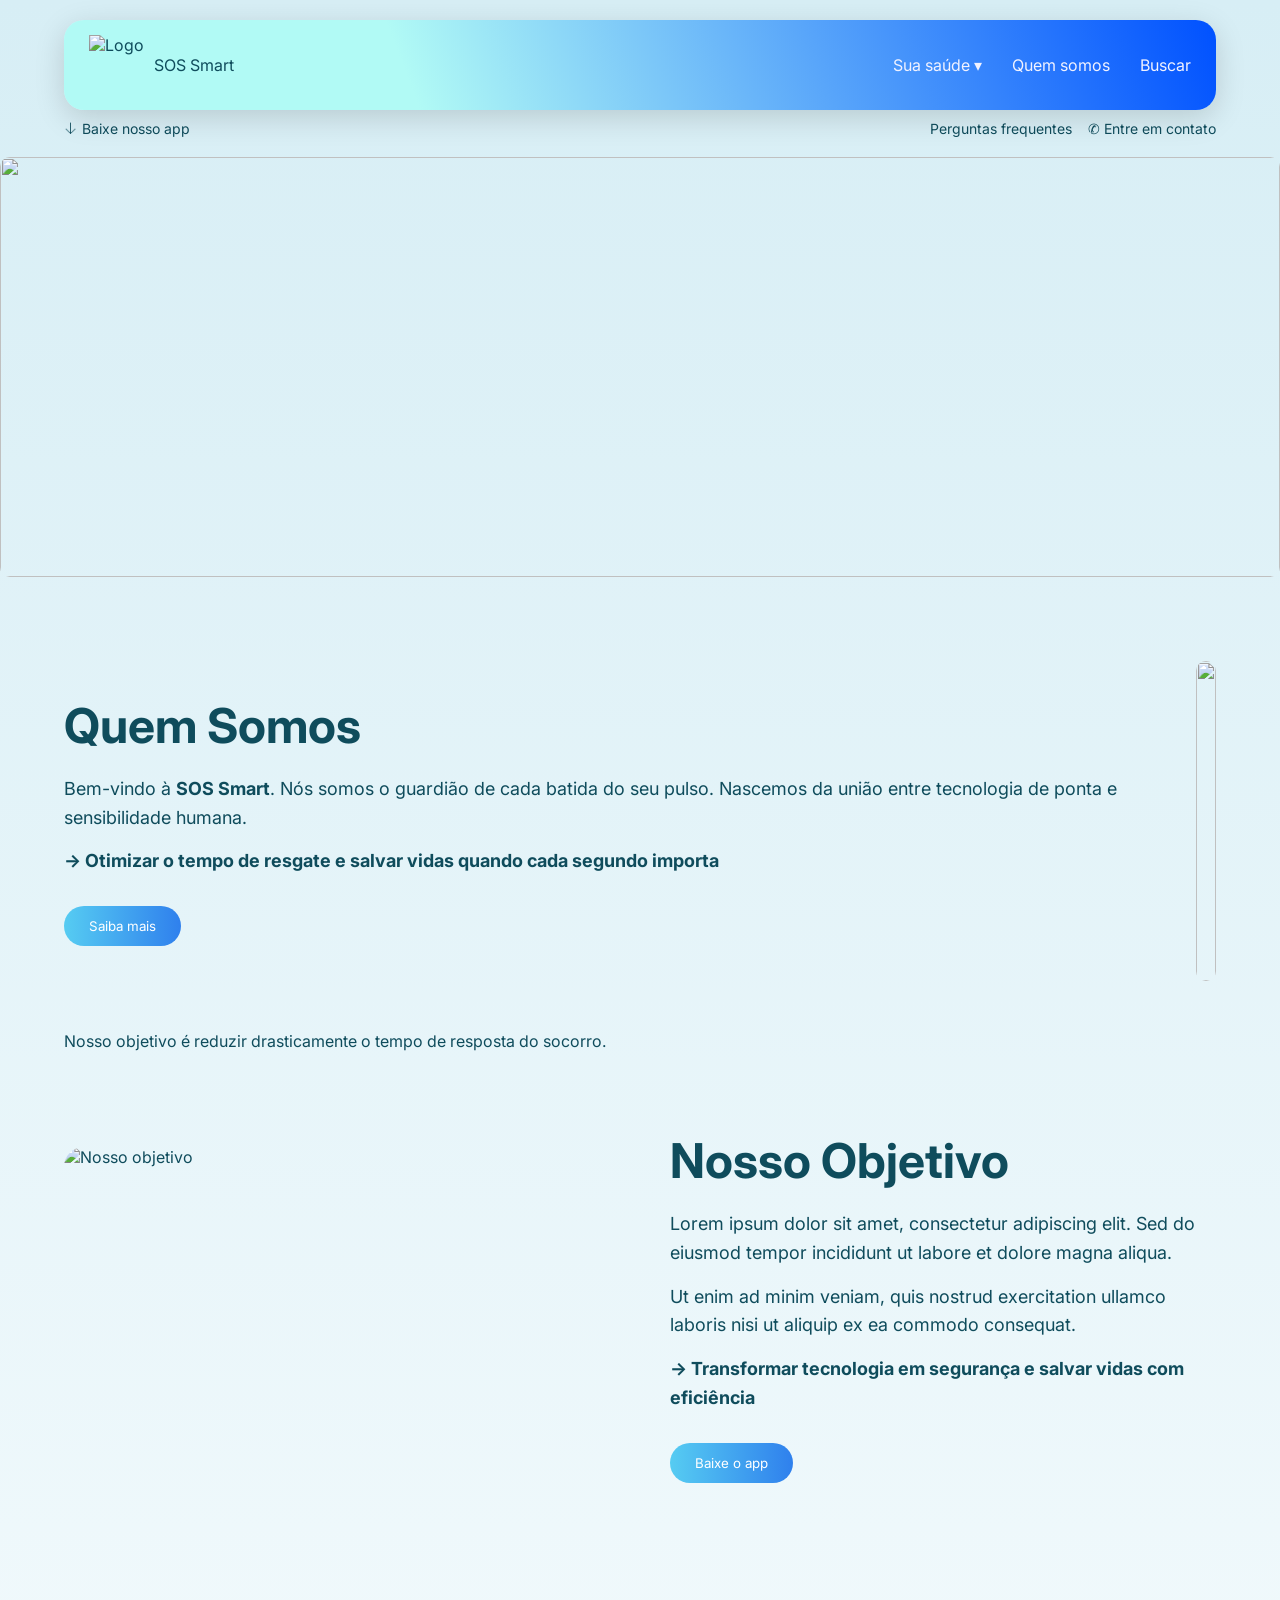
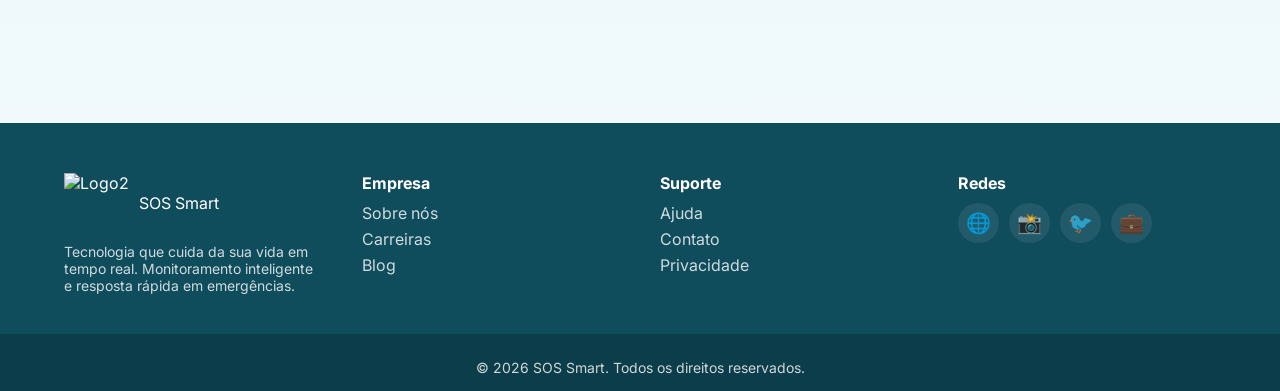
==== index.html @ 2172c89e "Add files via upload" ====
<!DOCTYPE html>
<html lang="pt-BR">
<head>
  <meta charset="UTF-8">
  <title>SOS Smart</title>
  <meta name="viewport" content="width=device-width, initial-scale=1.0">

  <!-- Fonte -->
  <link href="https://fonts.googleapis.com/css2?family=Inter:wght@300;400;600;700&display=swap" rel="stylesheet">

  <link rel="stylesheet" href="style.css">
</head>



<body>

  <!-- HEADER -->
  <header class="header-wrapper">
    <div class="header glass">

      <div class="logo">
        <img src="assets/logo.png" alt="Logo">
        <span>SOS Smart</span>
      </div>

      <nav class="menu">
        <div class="dropdown">
        <a href="#">Sua saúde ▾</a>
          <div class="dropdown-menu">
            <a href="#">Emergências</a>
            <a href="#">Monitoramento</a>
            <a href="#">Dicas de saúde</a>
          </div>
        </div>
        <a href="#">Quem somos</a>
        <a href="#">Buscar</a>
      </nav>

    </div>
  </header>

  <!-- SUB HEADER -->
  <div class="sub-header container fade-in">
    <div>🡣 Baixe nosso app</div>
    <div>Perguntas frequentes &nbsp;&nbsp; ✆ Entre em contato</div>
  </div>

  <!-- HERO -->
  <section class="hero1 fade-in">
    <img src="assets/hero1.jpg" alt="">
  </section>


  <!-- ABOUT -->
  <section class="about">

    <div class="container about-content">

      <!-- TEXTO -->
      <div class="about-text slide-left">
        <h1>Quem Somos</h1>

        <p>
          Bem-vindo à <strong>SOS Smart</strong>. Nós somos o guardião de cada batida do seu pulso.
          Nascemos da união entre tecnologia de ponta e sensibilidade humana.
        </p>

        <p class="highlight">
          → Otimizar o tempo de resgate e salvar vidas quando cada segundo importa
        </p>

        <button class="cta">Saiba mais</button>
      </div>

      <!-- IMAGEM -->
      <div class="about-image slide-right">
        <div class="image-wrapper">

          <img src="assets/hero2.jpg" alt="" height="320">

        </div>
      </div>

    </div>

    <div class="container about-footer fade-in">
      <p>
        Nosso objetivo é reduzir drasticamente o tempo de resposta do socorro.
      </p>
    </div>
  
  <section class="objective">

  <div class="container objective-content">

    <!-- IMAGEM -->
    <div class="objective-image slide-left">
      <div class="image-wrapper">
        <img src="assets/img.jpg" alt="Nosso objetivo">
      </div>
    </div>

    <!-- TEXTO -->
    <div class="objective-text slide-right">
      <h1>Nosso Objetivo</h1>

      <p>
        Lorem ipsum dolor sit amet, consectetur adipiscing elit. 
        Sed do eiusmod tempor incididunt ut labore et dolore magna aliqua.
      </p>

      <p>
        Ut enim ad minim veniam, quis nostrud exercitation ullamco laboris 
        nisi ut aliquip ex ea commodo consequat.
      </p>

      <p class="highlight">
        → Transformar tecnologia em segurança e salvar vidas com eficiência
      </p>

      <button class="cta">Baixe o app</button>
    </div>

  </div>

</section> 
  </section>

  <script src="script.js"></script>
</body>
<footer class="footer">

  <div class="container footer-content">

    <!-- LOGO + DESCRIÇÃO -->
    <div class="footer-brand">
      <div class="logo">
        <img src="assets/logo2.png" alt="Logo2">
        <span>SOS Smart</span>
      </div>

      <p>
        Tecnologia que cuida da sua vida em tempo real. 
        Monitoramento inteligente e resposta rápida em emergências.
      </p>
    </div>

    <!-- LINKS -->
    <div class="footer-links">
      <h4>Empresa</h4>
      <a href="#">Sobre nós</a>
      <a href="#">Carreiras</a>
      <a href="#">Blog</a>
    </div>

    <div class="footer-links">
      <h4>Suporte</h4>
      <a href="#">Ajuda</a>
      <a href="#">Contato</a>
      <a href="#">Privacidade</a>
    </div>

    <!-- REDES SOCIAIS -->
    <div class="footer-social">
      <h4>Redes</h4>
      <div class="social-icons">
        <a href="#">🌐</a>
        <a href="#">📸</a>
        <a href="#">🐦</a>
        <a href="#">💼</a>
      </div>
    </div>

  </div>

  <!-- COPYRIGHT -->
  <div class="footer-bottom">
    <p>© 2026 SOS Smart. Todos os direitos reservados.</p>
  </div>

</footer>
</html>
---- style.css ----
* {
  margin: 0;
  padding: 0;
  box-sizing: border-box;
  font-family: 'Inter', sans-serif;
}

body {
  background: linear-gradient(180deg, #d7eef5, #f5fbfd);
  color: #0f4c5c;
}

/* CONTAINER */
.container {
  width: 90%;
  max-width: 1200px;
  margin: auto;
}

/* HEADER */
.header-wrapper {
  position: relative;
  z-index: 1000;
  margin-top: 20px;
}

.header {
  width: 90%;
  margin: auto;
  padding: 15px 25px;
  border-radius: 20px;

  display: flex;
  align-items: center;
  justify-content: space-between;
}

.menu {
  display: flex;
  gap: 20px;
}

/* estrutura */
.dropdown {
  position: relative;
}

/* menu escondido */
.dropdown-menu {
  position: absolute;
  z-index: 9999;
  top: 110%;
  left: 0;

  background: rgb(34, 58, 109);
  border-radius: 10px;
  padding: 15px 0;

  min-width: 180px;

  opacity: 0;
  visibility: hidden;
  transform: translateY(10px);

  transition: all 0.25s ease;
  

  box-shadow: 0 10px 30px rgba(0,0,0,0.1);
}

/* itens */
.dropdown-menu a {
  display: block;
  padding: 10px 15px;
  color: #333;
}

/* hover = aparece */
.dropdown:hover .dropdown-menu {
  opacity: 1;
  visibility: visible;
  transform: translateY(0);
}

/* GLASS EFFECT */
.glass {
  background: linear-gradient(69deg,rgba(177, 250, 245, 1) 30%, rgba(0, 81, 255, 1) 100%);
  backdrop-filter: blur(12px);
  box-shadow: 0 8px 30px rgba(0,0,0,0.15);
}

/* LOGO */
.logo {
  display: flex;
  align-items: center;
  gap: 10px;
}

.logo img {
  height: 60px !important;
  width: auto;
}

/* MENU */
.menu {
  display: flex;
  gap: 30px;
}

.menu a {
  text-decoration: none;
  color: #f1f2ff;
  position: relative;
}

/* UNDERLINE ANIMADO */
.menu a::after {
  content: "";
  position: absolute;
  width: 0%;
  height: 2px;
  background: #feffff;
  left: 0;
  bottom: -4px;
  transition: 0.3s;
}

.menu a:hover::after {
  width: 100%;
}

/* SUB HEADER */
.sub-header {
  display: flex;
  justify-content: space-between;
  margin: 10px auto 20px;
  font-size: 14px;
}

/* HERO */
.hero1 img {
  width: 100%;
  height: 420px;
  z-index: 1;
  object-fit: cover;
  border-radius: 10px;
  object-position: center bottom;
}

.hero2 img {
  width: 70%;
  height: 200px;
  object-fit: cover;
  border-radius: 10px;
  object-position: center bottom;
}

/* ABOUT */
.about {
  padding: 80px 0;
}

.about-content {
  display: flex;
  align-items: center;
  gap: 60px;
}

/* TEXTO */
.about-text h1 {
  font-size: 48px;
  margin-bottom: 20px;
}

.about-text p {
  font-size: 18px;
  margin-bottom: 15px;
  line-height: 1.6;
}

.highlight {
  font-weight: 700;
}

/* BOTÃO */
.cta {
  margin-top: 15px;
  padding: 12px 25px;
  border: none;
  border-radius: 25px;
  background: linear-gradient(90deg, #56ccf2, #2f80ed);
  color: white;
  cursor: pointer;
  transition: 0.3s;
}

.cta:hover {
  transform: translateY(-3px);
  box-shadow: 0 10px 20px rgba(0,0,0,0.2);
}

/* IMAGEM */
.image-wrapper {
  position: relative;
  border-radius: 20px;
  overflow: hidden;
  height: 320px;
}

.image-wrapper img {
  width: 100%;
  height: 100%;
  object-fit: cover;
}
/* BORDA ANIMADA */
.image-wrapper::before {
  content: "";
  position: absolute;
  inset: -10px;
  border: 2px dashed #0f4c5c;
  border-radius: 25px;
  animation: dashMove 5s linear infinite;
}

@keyframes dashMove {
  0% { stroke-dashoffset: 0; }
  100% { stroke-dashoffset: 1000; }
}


/* ANIMAÇÕES */
.fade-in {
  opacity: 0;
  transform: translateY(20px);
  transition: 0.8s;
}

.slide-left {
  opacity: 0;
  transform: translateX(-40px);
  transition: 0.8s;
}

.slide-right {
  opacity: 0;
  transform: translateX(40px);
  transition: 0.8s;
}

.show {
  opacity: 1;
  transform: translate(0);
}

/* FOOTER TEXT */
.about-footer {
  margin-top: 50px;
}

/* RESPONSIVO */
@media (max-width: 900px) {
  .about-content {
    flex-direction: column;
  }
}

/* FOOTER */
.footer {
  margin-top: 80px;
  padding-top: 50px;

  background: #0f4c5c;
  color: white;
}

/* CONTEÚDO */
.footer-content {
  display: flex;
  justify-content: space-between;
  gap: 40px;
  flex-wrap: wrap;
}

/* COLUNAS */
.footer-links,
.footer-social,
.footer-brand {
  flex: 1;
  min-width: 200px;
}

/* LOGO */
.footer .logo img {
  height: 45px;
}

/* TEXTO */
.footer p {
  margin-top: 10px;
  font-size: 14px;
  opacity: 0.8;
}

/* TÍTULOS */
.footer h4 {
  margin-bottom: 10px;
}

/* LINKS */
.footer a {
  display: block;
  text-decoration: none;
  color: white;
  opacity: 0.8;
  margin-bottom: 6px;
  transition: 0.3s;
}

.footer a:hover {
  opacity: 1;
  transform: translateX(5px);
}

/* REDES */
.social-icons {
  display: flex;
  gap: 10px;
}

.social-icons a {
  font-size: 20px;
  background: rgba(255,255,255,0.1);
  padding: 8px;
  border-radius: 50%;
  transition: 0.3s;
}

.social-icons a:hover {
  background: #2f80ed;
}

/* COPYRIGHT */
.footer-bottom {
  text-align: center;
  margin-top: 40px;
  padding: 15px;
  font-size: 13px;
  background: rgba(0,0,0,0.2);
}   

/* OBJECTIVE */
.objective {
  padding: 80px 0;
}

.objective-content {
  display: flex;
  align-items: center;
  gap: 60px;
}

/* TEXTO */
.objective-text h1 {
  font-size: 48px;
  margin-bottom: 20px;
}

.objective-text p {
  font-size: 18px;
  margin-bottom: 15px;
  line-height: 1.6;
}

/* IMAGEM */
.objective-image {
  flex: 1;
}

.objective-text {
  flex: 1;
}
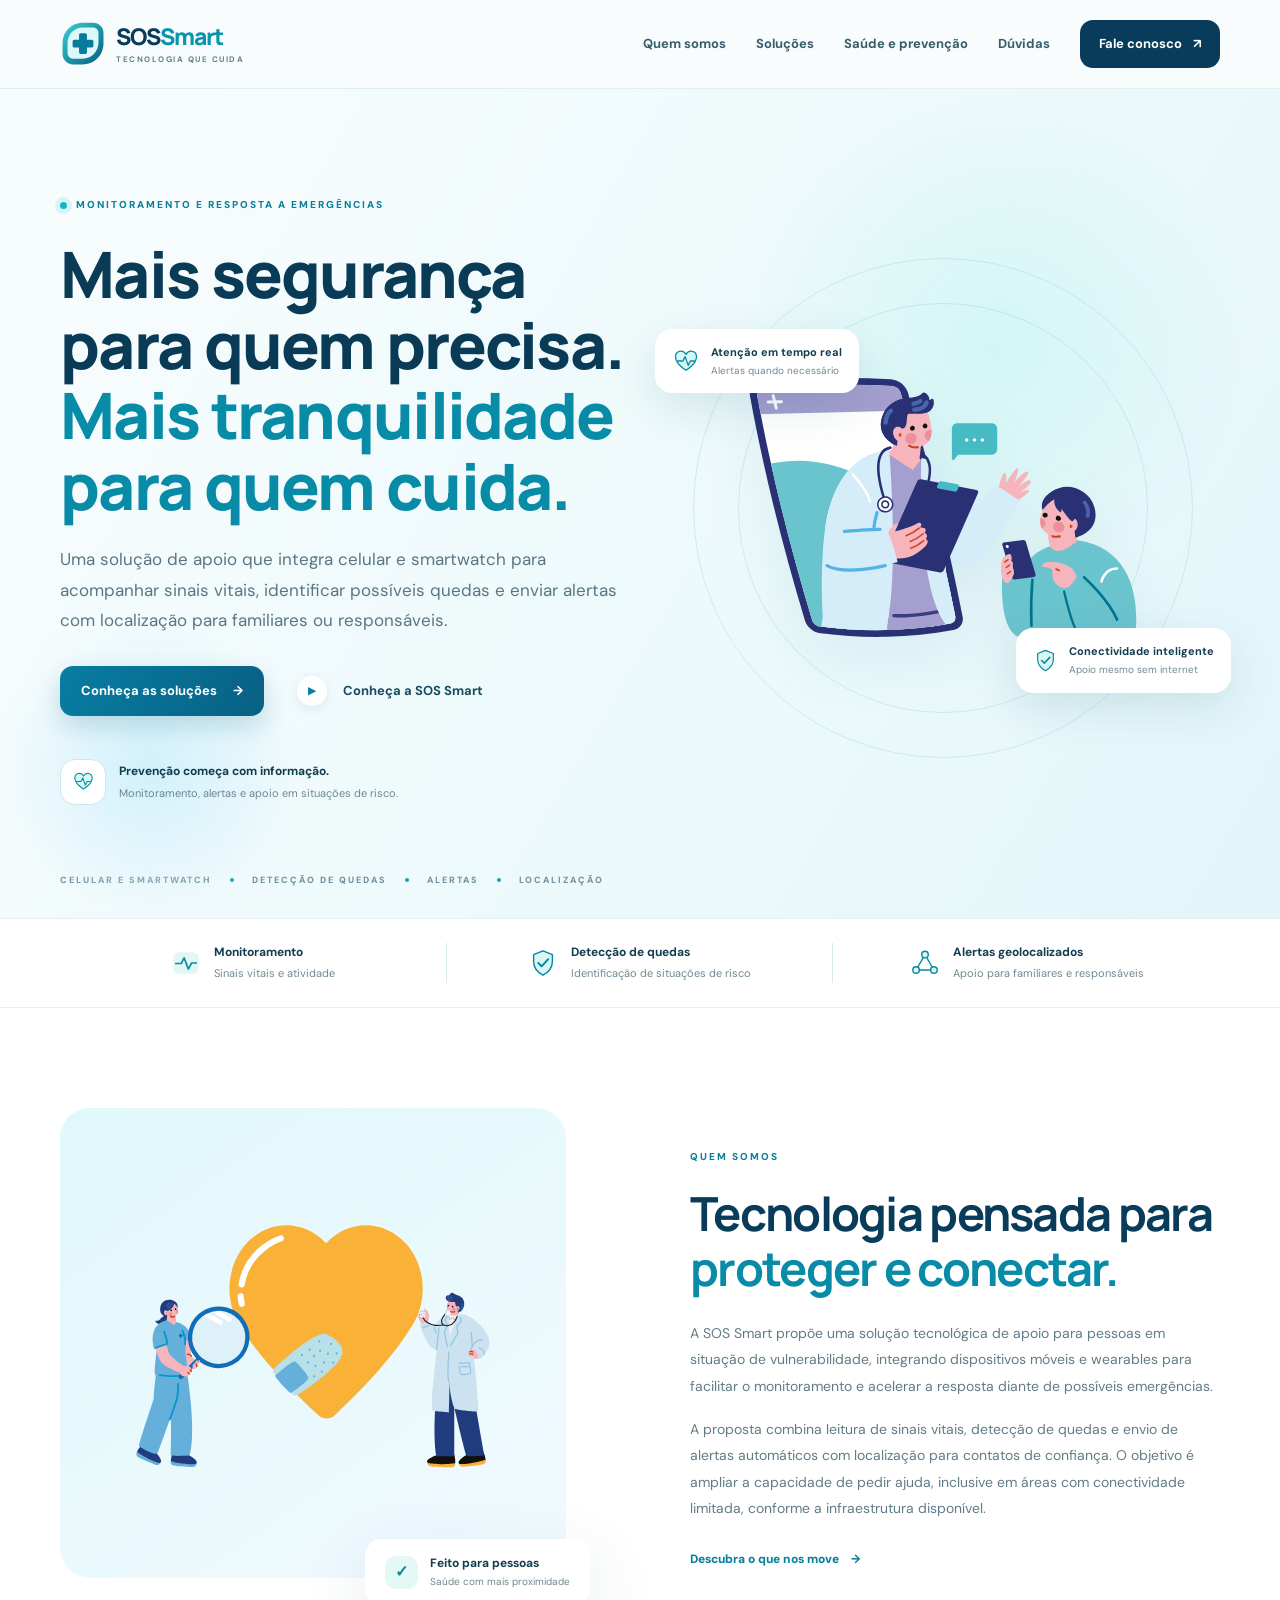
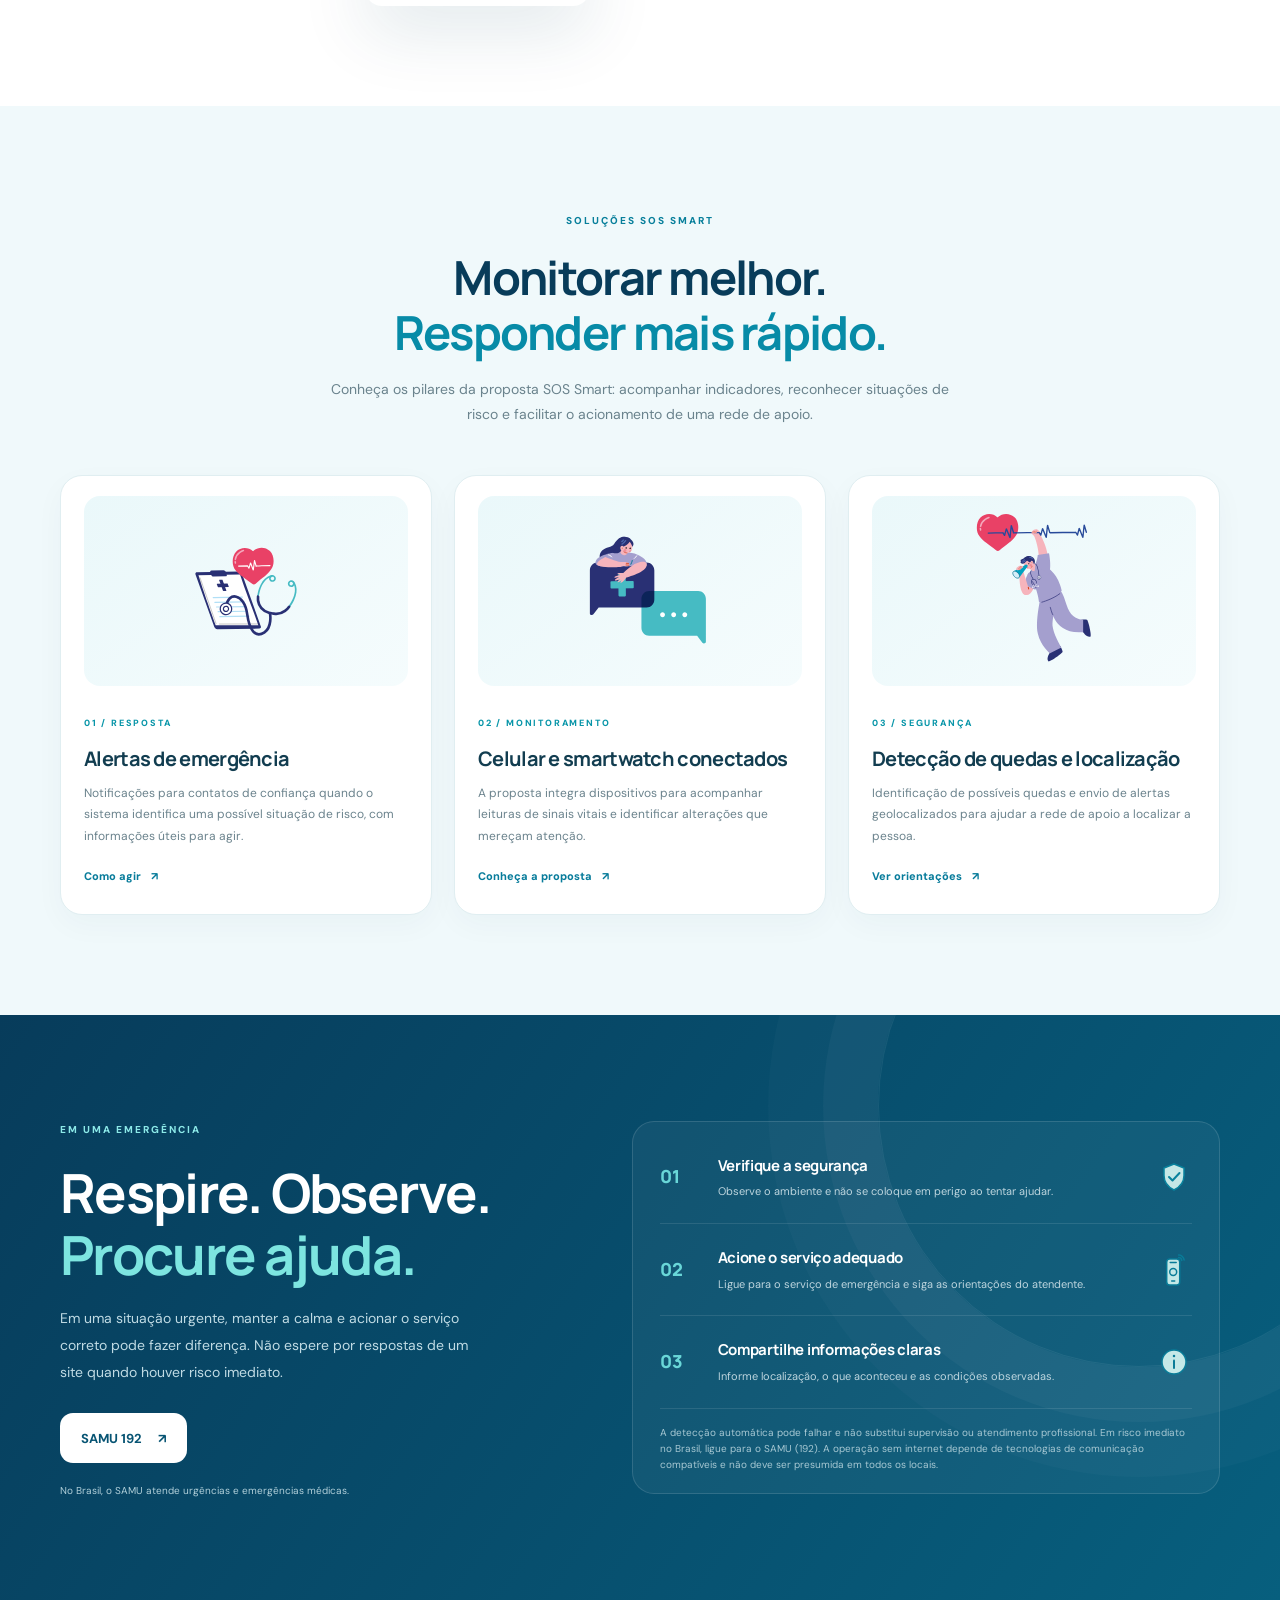
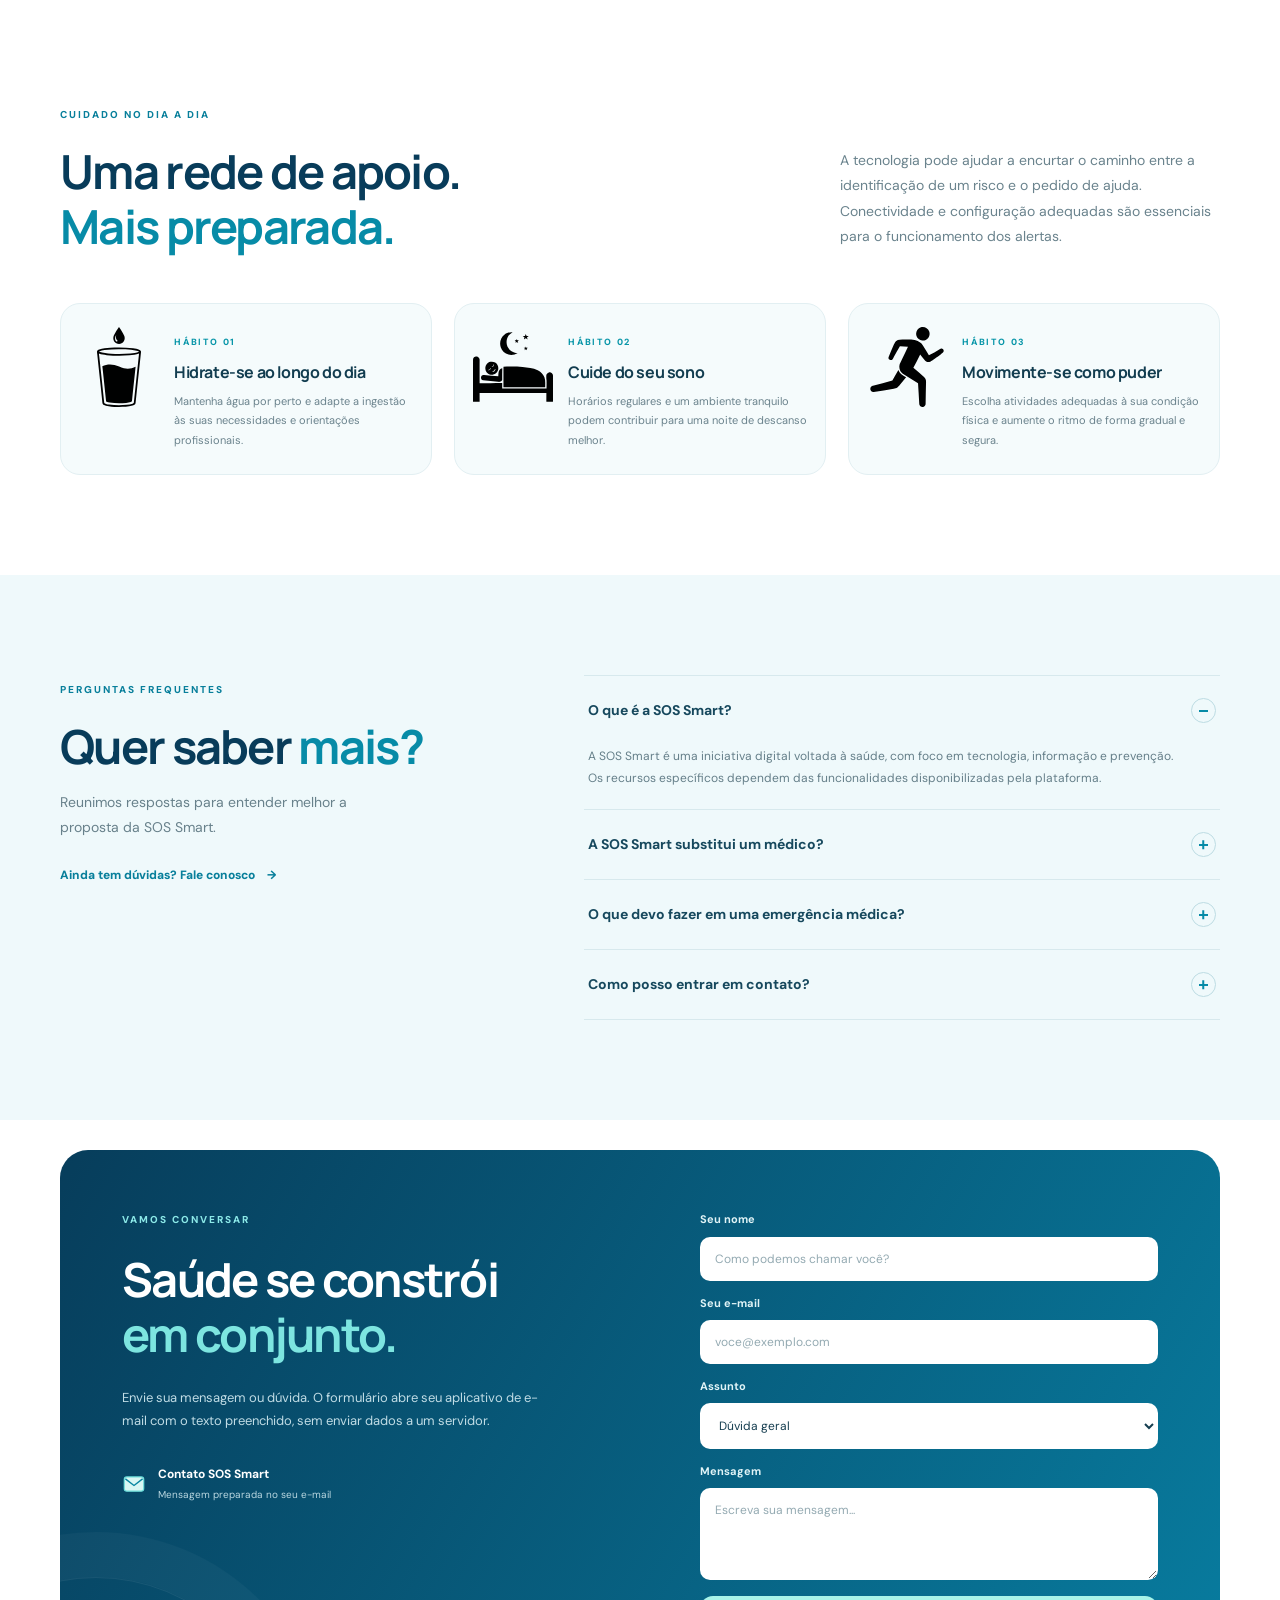
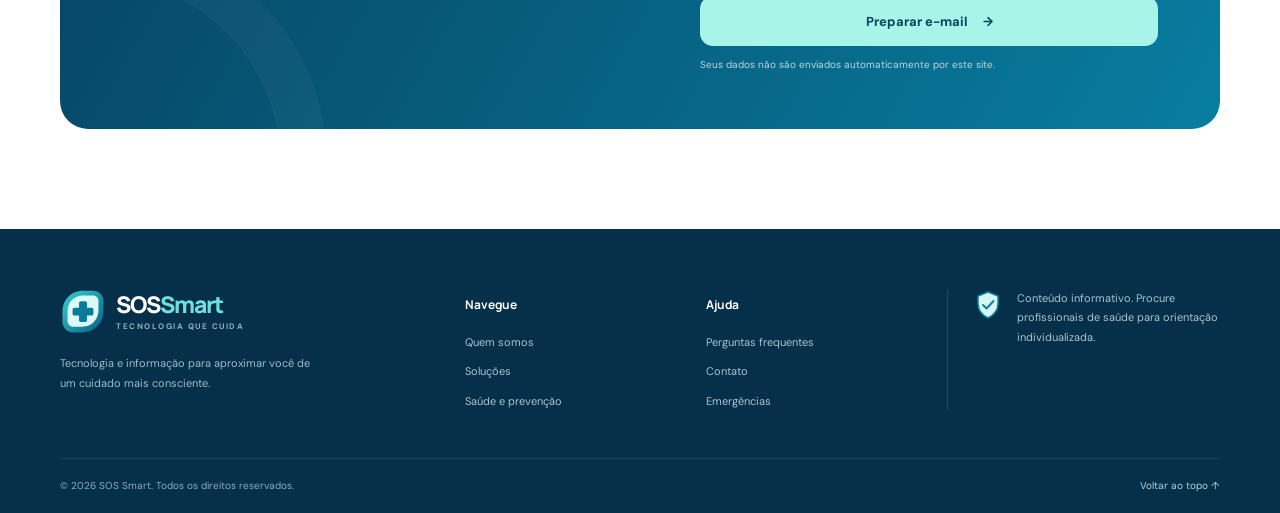
==== commit 56841e7f: "Add files via upload" ====
--- a/index.html
+++ b/index.html
@@ -1,183 +1,85 @@
-<!DOCTYPE html>
-<html lang="pt-BR">
-<head>
-  <meta charset="UTF-8">
-  <title>SOS Smart</title>
-  <meta name="viewport" content="width=device-width, initial-scale=1.0">
-
-  <!-- Fonte -->
-  <link href="https://fonts.googleapis.com/css2?family=Inter:wght@300;400;600;700&display=swap" rel="stylesheet">
-
-  <link rel="stylesheet" href="style.css">
-</head>
-
-
-
-<body>
-
-  <!-- HEADER -->
-  <header class="header-wrapper">
-    <div class="header glass">
-
-      <div class="logo">
-        <img src="assets/logo.png" alt="Logo">
-        <span>SOS Smart</span>
-      </div>
-
-      <nav class="menu">
-        <div class="dropdown">
-        <a href="#">Sua saúde ▾</a>
-          <div class="dropdown-menu">
-            <a href="#">Emergências</a>
-            <a href="#">Monitoramento</a>
-            <a href="#">Dicas de saúde</a>
-          </div>
-        </div>
-        <a href="#">Quem somos</a>
-        <a href="#">Buscar</a>
-      </nav>
-
-    </div>
-  </header>
-
-  <!-- SUB HEADER -->
-  <div class="sub-header container fade-in">
-    <div>🡣 Baixe nosso app</div>
-    <div>Perguntas frequentes &nbsp;&nbsp; ✆ Entre em contato</div>
-  </div>
-
-  <!-- HERO -->
-  <section class="hero1 fade-in">
-    <img src="assets/hero1.jpg" alt="">
-  </section>
-
-
-  <!-- ABOUT -->
-  <section class="about">
-
-    <div class="container about-content">
-
-      <!-- TEXTO -->
-      <div class="about-text slide-left">
-        <h1>Quem Somos</h1>
-
-        <p>
-          Bem-vindo à <strong>SOS Smart</strong>. Nós somos o guardião de cada batida do seu pulso.
-          Nascemos da união entre tecnologia de ponta e sensibilidade humana.
-        </p>
-
-        <p class="highlight">
-          → Otimizar o tempo de resgate e salvar vidas quando cada segundo importa
-        </p>
-
-        <button class="cta">Saiba mais</button>
-      </div>
-
-      <!-- IMAGEM -->
-      <div class="about-image slide-right">
-        <div class="image-wrapper">
-
-          <img src="assets/hero2.jpg" alt="" height="320">
-
-        </div>
-      </div>
-
-    </div>
-
-    <div class="container about-footer fade-in">
-      <p>
-        Nosso objetivo é reduzir drasticamente o tempo de resposta do socorro.
-      </p>
-    </div>
-  
-  <section class="objective">
-
-  <div class="container objective-content">
-
-    <!-- IMAGEM -->
-    <div class="objective-image slide-left">
-      <div class="image-wrapper">
-        <img src="assets/img.jpg" alt="Nosso objetivo">
-      </div>
-    </div>
-
-    <!-- TEXTO -->
-    <div class="objective-text slide-right">
-      <h1>Nosso Objetivo</h1>
-
-      <p>
-        Lorem ipsum dolor sit amet, consectetur adipiscing elit. 
-        Sed do eiusmod tempor incididunt ut labore et dolore magna aliqua.
-      </p>
-
-      <p>
-        Ut enim ad minim veniam, quis nostrud exercitation ullamco laboris 
-        nisi ut aliquip ex ea commodo consequat.
-      </p>
-
-      <p class="highlight">
-        → Transformar tecnologia em segurança e salvar vidas com eficiência
-      </p>
-
-      <button class="cta">Baixe o app</button>
-    </div>
-
-  </div>
-
-</section> 
-  </section>
-
-  <script src="script.js"></script>
-</body>
-<footer class="footer">
-
-  <div class="container footer-content">
-
-    <!-- LOGO + DESCRIÇÃO -->
-    <div class="footer-brand">
-      <div class="logo">
-        <img src="assets/logo2.png" alt="Logo2">
-        <span>SOS Smart</span>
-      </div>
-
-      <p>
-        Tecnologia que cuida da sua vida em tempo real. 
-        Monitoramento inteligente e resposta rápida em emergências.
-      </p>
-    </div>
-
-    <!-- LINKS -->
-    <div class="footer-links">
-      <h4>Empresa</h4>
-      <a href="#">Sobre nós</a>
-      <a href="#">Carreiras</a>
-      <a href="#">Blog</a>
-    </div>
-
-    <div class="footer-links">
-      <h4>Suporte</h4>
-      <a href="#">Ajuda</a>
-      <a href="#">Contato</a>
-      <a href="#">Privacidade</a>
-    </div>
-
-    <!-- REDES SOCIAIS -->
-    <div class="footer-social">
-      <h4>Redes</h4>
-      <div class="social-icons">
-        <a href="#">🌐</a>
-        <a href="#">📸</a>
-        <a href="#">🐦</a>
-        <a href="#">💼</a>
-      </div>
-    </div>
-
-  </div>
-
-  <!-- COPYRIGHT -->
-  <div class="footer-bottom">
-    <p>© 2026 SOS Smart. Todos os direitos reservados.</p>
-  </div>
-
-</footer>
-</html>+<!doctype html>
+<html lang="pt-BR">
+<head>
+  <meta charset="utf-8">
+  <meta name="viewport" content="width=device-width, initial-scale=1">
+  <meta name="theme-color" content="#075d7d">
+  <meta name="description" content="SOS Smart: tecnologia assistiva para monitoramento, detecção de quedas e alertas de emergência para pessoas em situação de vulnerabilidade.">
+  <title>SOS Smart | Tecnologia que cuida de você</title>
+  <link rel="icon" href="assets/logo-sossmart.svg" type="image/svg+xml">
+  <link rel="preconnect" href="https://fonts.googleapis.com">
+  <link rel="preconnect" href="https://fonts.gstatic.com" crossorigin>
+  <link href="https://fonts.googleapis.com/css2?family=DM+Sans:wght@400;500;600;700&family=Manrope:wght@400;500;600;700;800&display=swap" rel="stylesheet">
+  <link rel="stylesheet" href="style.css">
+</head>
+<body>
+  <a class="skip-link" href="#conteudo">Pular para o conteúdo</a>
+  <header class="site-header" id="topo">
+    <div class="container nav-wrap">
+      <a class="brand" href="#topo" aria-label="SOS Smart, início"><img src="assets/logo-sossmart.svg" alt="" width="48" height="48"><span>SOS<span class="brand-light">Smart</span><small>TECNOLOGIA QUE CUIDA</small></span></a>
+      <button class="nav-toggle" aria-label="Abrir menu" aria-expanded="false" aria-controls="nav-menu"><span></span><span></span><span></span></button>
+      <nav class="nav-menu" id="nav-menu" aria-label="Navegação principal">
+        <a href="#sobre">Quem somos</a><a href="#solucoes">Soluções</a><a href="#prevencao">Saúde e prevenção</a><a href="#faq">Dúvidas</a>
+        <a class="nav-cta" href="#contato">Fale conosco <span aria-hidden="true">↗</span></a>
+      </nav>
+    </div>
+  </header>
+
+  <main id="conteudo">
+    <section class="hero section-pad">
+      <div class="hero-glow glow-one"></div><div class="hero-glow glow-two"></div>
+      <div class="container hero-grid">
+        <div class="hero-copy reveal">
+          <span class="eyebrow"><span class="eyebrow-dot"></span> MONITORAMENTO E RESPOSTA A EMERGÊNCIAS</span>
+          <h1>Mais segurança para quem precisa. <span>Mais tranquilidade para quem cuida.</span></h1>
+          <p class="hero-lead">Uma solução de apoio que integra celular e smartwatch para acompanhar sinais vitais, identificar possíveis quedas e enviar alertas com localização para familiares ou responsáveis.</p>
+          <div class="hero-actions"><a class="button button-primary" href="#solucoes">Conheça as soluções <span aria-hidden="true">→</span></a><a class="button button-quiet" href="#sobre"><span class="play-icon" aria-hidden="true">▶</span> Conheça a SOS Smart</a></div>
+          <div class="hero-proof"><div class="proof-icon"><img src="assets/icon-heart.svg" alt="" width="23" height="23"></div><p><strong>Prevenção começa com informação.</strong><span>Monitoramento, alertas e apoio em situações de risco.</span></p></div>
+        </div>
+        <div class="hero-art reveal reveal-delay" aria-label="Ilustração de cuidado em saúde conectado">
+          <div class="art-orbit orbit-a"></div><div class="art-orbit orbit-b"></div>
+          <img class="hero-illustration" src="assets/hero-care.svg" alt="Profissional de saúde com um coração e elementos de monitoramento digital" width="620" height="560">
+          <div class="floating-card card-heart"><img src="assets/icon-heart.svg" alt="" width="28" height="28"><span><strong>Atenção em tempo real</strong><small>Alertas quando necessário</small></span></div>
+          <div class="floating-card card-shield"><img src="assets/icon-shield.svg" alt="" width="25" height="25"><span><strong>Conectividade inteligente</strong><small>Apoio mesmo sem internet</small></span></div>
+        </div>
+      </div>
+      <div class="container hero-bottom"><span>CELULAR E SMARTWATCH</span><i></i><span>DETECÇÃO DE QUEDAS</span><i></i><span>ALERTAS</span><i></i><span>LOCALIZAÇÃO</span></div>
+    </section>
+
+    <section class="trust-strip" aria-label="Princípios SOS Smart"><div class="container trust-grid"><div><img src="assets/icon-pulse.svg" alt="" width="30" height="30"><span><strong>Monitoramento</strong><small>Sinais vitais e atividade</small></span></div><div><img src="assets/icon-shield.svg" alt="" width="30" height="30"><span><strong>Detecção de quedas</strong><small>Identificação de situações de risco</small></span></div><div><img src="assets/icon-connected.svg" alt="" width="30" height="30"><span><strong>Alertas geolocalizados</strong><small>Apoio para familiares e responsáveis</small></span></div></div></section>
+
+    <section class="about section-pad" id="sobre"><div class="container about-grid">
+      <div class="about-visual reveal"><div class="visual-frame"><img src="assets/team-care.svg" alt="Ilustração de equipe de saúde acolhendo uma pessoa" width="560" height="470"></div><div class="mini-note"><span class="note-check">✓</span><span><strong>Feito para pessoas</strong><small>Saúde com mais proximidade</small></span></div></div>
+      <div class="about-copy reveal reveal-delay"><span class="eyebrow">QUEM SOMOS</span><h2>Tecnologia pensada para <span>proteger e conectar.</span></h2><p>A SOS Smart propõe uma solução tecnológica de apoio para pessoas em situação de vulnerabilidade, integrando dispositivos móveis e wearables para facilitar o monitoramento e acelerar a resposta diante de possíveis emergências.</p><p>A proposta combina leitura de sinais vitais, detecção de quedas e envio de alertas automáticos com localização para contatos de confiança. O objetivo é ampliar a capacidade de pedir ajuda, inclusive em áreas com conectividade limitada, conforme a infraestrutura disponível.</p><a class="text-link" href="#solucoes">Descubra o que nos move <span aria-hidden="true">→</span></a></div>
+    </div></section>
+
+    <section class="solutions section-pad" id="solucoes"><div class="container"><div class="section-heading reveal"><span class="eyebrow">SOLUÇÕES SOS SMART</span><h2>Monitorar melhor.<br><span>Responder mais rápido.</span></h2><p>Conheça os pilares da proposta SOS Smart: acompanhar indicadores, reconhecer situações de risco e facilitar o acionamento de uma rede de apoio.</p></div>
+      <div class="solution-grid">
+        <article class="solution-card solution-featured reveal"><div class="solution-image"><img src="assets/solution-emergency.svg" alt="Ilustração de atendimento e suporte em emergência" width="300" height="220"></div><span class="card-kicker">01 / RESPOSTA</span><h3>Alertas de emergência</h3><p>Notificações para contatos de confiança quando o sistema identifica uma possível situação de risco, com informações úteis para agir.</p><a href="#emergencias" class="card-link">Como agir <span aria-hidden="true">↗</span></a></article>
+        <article class="solution-card reveal reveal-delay"><div class="solution-image"><img src="assets/solution-monitor.svg" alt="Ilustração de monitoramento de indicadores de saúde" width="300" height="220"></div><span class="card-kicker">02 / MONITORAMENTO</span><h3>Celular e smartwatch conectados</h3><p>A proposta integra dispositivos para acompanhar leituras de sinais vitais e identificar alterações que mereçam atenção.</p><a href="#sobre" class="card-link">Conheça a proposta <span aria-hidden="true">↗</span></a></article>
+        <article class="solution-card reveal reveal-delay-2"><div class="solution-image"><img src="assets/solution-learn.svg" alt="Ilustração de materiais educativos de saúde" width="300" height="220"></div><span class="card-kicker">03 / SEGURANÇA</span><h3>Detecção de quedas e localização</h3><p>Identificação de possíveis quedas e envio de alertas geolocalizados para ajudar a rede de apoio a localizar a pessoa.</p><a href="#emergencias" class="card-link">Ver orientações <span aria-hidden="true">↗</span></a></article>
+      </div>
+    </div></section>
+
+    <section class="emergency section-pad" id="emergencias"><div class="container emergency-grid"><div class="emergency-copy reveal"><span class="eyebrow eyebrow-light">EM UMA EMERGÊNCIA</span><h2>Respire. Observe.<br><span>Procure ajuda.</span></h2><p>Em uma situação urgente, manter a calma e acionar o serviço correto pode fazer diferença. Não espere por respostas de um site quando houver risco imediato.</p><a class="button button-white" href="tel:192">SAMU 192 <span aria-hidden="true">↗</span></a><small class="emergency-caption">No Brasil, o SAMU atende urgências e emergências médicas.</small></div>
+      <div class="emergency-steps reveal reveal-delay"><div class="step-row"><span class="step-number">01</span><div><h3>Verifique a segurança</h3><p>Observe o ambiente e não se coloque em perigo ao tentar ajudar.</p></div><img src="assets/icon-shield.svg" alt="" width="32" height="32"></div><div class="step-row"><span class="step-number">02</span><div><h3>Acione o serviço adequado</h3><p>Ligue para o serviço de emergência e siga as orientações do atendente.</p></div><img src="assets/icon-phone.svg" alt="" width="32" height="32"></div><div class="step-row"><span class="step-number">03</span><div><h3>Compartilhe informações claras</h3><p>Informe localização, o que aconteceu e as condições observadas.</p></div><img src="assets/icon-info.svg" alt="" width="32" height="32"></div><p class="disclaimer">A detecção automática pode falhar e não substitui supervisão ou atendimento profissional. Em risco imediato no Brasil, ligue para o SAMU (192). A operação sem internet depende de tecnologias de comunicação compatíveis e não deve ser presumida em todos os locais.</p></div>
+    </div></section>
+
+    <section class="prevention section-pad" id="prevencao"><div class="container"><div class="section-heading section-heading-row reveal"><div><span class="eyebrow">CUIDADO NO DIA A DIA</span><h2>Uma rede de apoio.<br><span>Mais preparada.</span></h2></div><p>A tecnologia pode ajudar a encurtar o caminho entre a identificação de um risco e o pedido de ajuda. Conectividade e configuração adequadas são essenciais para o funcionamento dos alertas.</p></div>
+      <div class="tips-grid"><article class="tip-card reveal"><img src="assets/tip-water.svg" alt="Ilustração de copo de água" width="100" height="100"><div><span class="tip-label">HÁBITO 01</span><h3>Hidrate-se ao longo do dia</h3><p>Mantenha água por perto e adapte a ingestão às suas necessidades e orientações profissionais.</p></div></article><article class="tip-card reveal reveal-delay"><img src="assets/tip-sleep.svg" alt="Ilustração de lua e estrelas" width="100" height="100"><div><span class="tip-label">HÁBITO 02</span><h3>Cuide do seu sono</h3><p>Horários regulares e um ambiente tranquilo podem contribuir para uma noite de descanso melhor.</p></div></article><article class="tip-card reveal reveal-delay-2"><img src="assets/tip-move.svg" alt="Ilustração de pessoa caminhando" width="100" height="100"><div><span class="tip-label">HÁBITO 03</span><h3>Movimente-se como puder</h3><p>Escolha atividades adequadas à sua condição física e aumente o ritmo de forma gradual e segura.</p></div></article></div>
+    </div></section>
+
+    <section class="faq section-pad" id="faq"><div class="container faq-grid"><div class="faq-intro reveal"><span class="eyebrow">PERGUNTAS FREQUENTES</span><h2>Quer saber <span>mais?</span></h2><p>Reunimos respostas para entender melhor a proposta da SOS Smart.</p><a href="#contato" class="text-link">Ainda tem dúvidas? Fale conosco <span aria-hidden="true">→</span></a></div><div class="faq-list reveal reveal-delay">
+      <details class="faq-item" open><summary>O que é a SOS Smart?<span class="faq-plus" aria-hidden="true"></span></summary><p>A SOS Smart é uma iniciativa digital voltada à saúde, com foco em tecnologia, informação e prevenção. Os recursos específicos dependem das funcionalidades disponibilizadas pela plataforma.</p></details>
+      <details class="faq-item"><summary>A SOS Smart substitui um médico?<span class="faq-plus" aria-hidden="true"></span></summary><p>Não. O conteúdo do site é informativo e não substitui diagnóstico, tratamento ou orientação individualizada de profissionais habilitados.</p></details>
+      <details class="faq-item"><summary>O que devo fazer em uma emergência médica?<span class="faq-plus" aria-hidden="true"></span></summary><p>No Brasil, ligue para o SAMU pelo 192 em urgências médicas. Informe o local e siga as instruções do atendente. Em perigo imediato, não dependa de um formulário ou de uma resposta online.</p></details>
+      <details class="faq-item"><summary>Como posso entrar em contato?<span class="faq-plus" aria-hidden="true"></span></summary><p>Use o formulário desta página para preparar uma mensagem. Como este projeto é uma versão estática, o envio real depende de conectar um serviço de formulário ou backend.</p></details>
+    </div></div></section>
+
+    <section class="contact section-pad" id="contato"><div class="container contact-panel"><div class="contact-copy reveal"><span class="eyebrow eyebrow-light">VAMOS CONVERSAR</span><h2>Saúde se constrói <span>em conjunto.</span></h2><p>Envie sua mensagem ou dúvida. O formulário abre seu aplicativo de e-mail com o texto preenchido, sem enviar dados a um servidor.</p><div class="contact-detail"><img src="assets/icon-mail.svg" alt="" width="24" height="24"><span><strong>Contato SOS Smart</strong><small>Mensagem preparada no seu e-mail</small></span></div></div><form class="contact-form reveal reveal-delay" id="contact-form"><label for="name">Seu nome</label><input id="name" name="name" autocomplete="name" placeholder="Como podemos chamar você?" required maxlength="80"><label for="email">Seu e-mail</label><input id="email" name="email" type="email" autocomplete="email" placeholder="voce@exemplo.com" required maxlength="120"><label for="subject">Assunto</label><select id="subject" name="subject"><option>Dúvida geral</option><option>Parceria</option><option>Sugestão</option><option>Outro assunto</option></select><label for="message">Mensagem</label><textarea id="message" name="message" rows="4" placeholder="Escreva sua mensagem..." required maxlength="1500"></textarea><button class="button button-primary button-submit" type="submit">Preparar e-mail <span aria-hidden="true">→</span></button><p class="form-note" id="form-status" role="status">Seus dados não são enviados automaticamente por este site.</p></form></div></section>
+  </main>
+
+  <footer class="site-footer"><div class="container footer-main"><div class="footer-brand"><a class="brand brand-footer" href="#topo"><img src="assets/logo-sossmart.svg" alt="" width="48" height="48"><span>SOS<span class="brand-light">Smart</span><small>TECNOLOGIA QUE CUIDA</small></span></a><p>Tecnologia e informação para aproximar você de um cuidado mais consciente.</p></div><div class="footer-col"><h3>Navegue</h3><a href="#sobre">Quem somos</a><a href="#solucoes">Soluções</a><a href="#prevencao">Saúde e prevenção</a></div><div class="footer-col"><h3>Ajuda</h3><a href="#faq">Perguntas frequentes</a><a href="#contato">Contato</a><a href="#emergencias">Emergências</a></div><div class="footer-note"><img src="assets/icon-shield.svg" alt="" width="32" height="32"><p>Conteúdo informativo. Procure profissionais de saúde para orientação individualizada.</p></div></div><div class="container footer-bottom"><span>© <span id="year">2026</span> SOS Smart. Todos os direitos reservados.</span><a href="#topo">Voltar ao topo ↑</a></div></footer>
+  <script src="script.js"></script>
+</body>
+</html>
--- a/style.css
+++ b/style.css
@@ -1,381 +1,10 @@
-* {
-  margin: 0;
-  padding: 0;
-  box-sizing: border-box;
-  font-family: 'Inter', sans-serif;
-}
-
-body {
-  background: linear-gradient(180deg, #d7eef5, #f5fbfd);
-  color: #0f4c5c;
-}
-
-/* CONTAINER */
-.container {
-  width: 90%;
-  max-width: 1200px;
-  margin: auto;
-}
-
-/* HEADER */
-.header-wrapper {
-  position: relative;
-  z-index: 1000;
-  margin-top: 20px;
-}
-
-.header {
-  width: 90%;
-  margin: auto;
-  padding: 15px 25px;
-  border-radius: 20px;
-
-  display: flex;
-  align-items: center;
-  justify-content: space-between;
-}
-
-.menu {
-  display: flex;
-  gap: 20px;
-}
-
-/* estrutura */
-.dropdown {
-  position: relative;
-}
-
-/* menu escondido */
-.dropdown-menu {
-  position: absolute;
-  z-index: 9999;
-  top: 110%;
-  left: 0;
-
-  background: rgb(34, 58, 109);
-  border-radius: 10px;
-  padding: 15px 0;
-
-  min-width: 180px;
-
-  opacity: 0;
-  visibility: hidden;
-  transform: translateY(10px);
-
-  transition: all 0.25s ease;
-  
-
-  box-shadow: 0 10px 30px rgba(0,0,0,0.1);
-}
-
-/* itens */
-.dropdown-menu a {
-  display: block;
-  padding: 10px 15px;
-  color: #333;
-}
-
-/* hover = aparece */
-.dropdown:hover .dropdown-menu {
-  opacity: 1;
-  visibility: visible;
-  transform: translateY(0);
-}
-
-/* GLASS EFFECT */
-.glass {
-  background: linear-gradient(69deg,rgba(177, 250, 245, 1) 30%, rgba(0, 81, 255, 1) 100%);
-  backdrop-filter: blur(12px);
-  box-shadow: 0 8px 30px rgba(0,0,0,0.15);
-}
-
-/* LOGO */
-.logo {
-  display: flex;
-  align-items: center;
-  gap: 10px;
-}
-
-.logo img {
-  height: 60px !important;
-  width: auto;
-}
-
-/* MENU */
-.menu {
-  display: flex;
-  gap: 30px;
-}
-
-.menu a {
-  text-decoration: none;
-  color: #f1f2ff;
-  position: relative;
-}
-
-/* UNDERLINE ANIMADO */
-.menu a::after {
-  content: "";
-  position: absolute;
-  width: 0%;
-  height: 2px;
-  background: #feffff;
-  left: 0;
-  bottom: -4px;
-  transition: 0.3s;
-}
-
-.menu a:hover::after {
-  width: 100%;
-}
-
-/* SUB HEADER */
-.sub-header {
-  display: flex;
-  justify-content: space-between;
-  margin: 10px auto 20px;
-  font-size: 14px;
-}
-
-/* HERO */
-.hero1 img {
-  width: 100%;
-  height: 420px;
-  z-index: 1;
-  object-fit: cover;
-  border-radius: 10px;
-  object-position: center bottom;
-}
-
-.hero2 img {
-  width: 70%;
-  height: 200px;
-  object-fit: cover;
-  border-radius: 10px;
-  object-position: center bottom;
-}
-
-/* ABOUT */
-.about {
-  padding: 80px 0;
-}
-
-.about-content {
-  display: flex;
-  align-items: center;
-  gap: 60px;
-}
-
-/* TEXTO */
-.about-text h1 {
-  font-size: 48px;
-  margin-bottom: 20px;
-}
-
-.about-text p {
-  font-size: 18px;
-  margin-bottom: 15px;
-  line-height: 1.6;
-}
-
-.highlight {
-  font-weight: 700;
-}
-
-/* BOTÃO */
-.cta {
-  margin-top: 15px;
-  padding: 12px 25px;
-  border: none;
-  border-radius: 25px;
-  background: linear-gradient(90deg, #56ccf2, #2f80ed);
-  color: white;
-  cursor: pointer;
-  transition: 0.3s;
-}
-
-.cta:hover {
-  transform: translateY(-3px);
-  box-shadow: 0 10px 20px rgba(0,0,0,0.2);
-}
-
-/* IMAGEM */
-.image-wrapper {
-  position: relative;
-  border-radius: 20px;
-  overflow: hidden;
-  height: 320px;
-}
-
-.image-wrapper img {
-  width: 100%;
-  height: 100%;
-  object-fit: cover;
-}
-/* BORDA ANIMADA */
-.image-wrapper::before {
-  content: "";
-  position: absolute;
-  inset: -10px;
-  border: 2px dashed #0f4c5c;
-  border-radius: 25px;
-  animation: dashMove 5s linear infinite;
-}
-
-@keyframes dashMove {
-  0% { stroke-dashoffset: 0; }
-  100% { stroke-dashoffset: 1000; }
-}
-
-
-/* ANIMAÇÕES */
-.fade-in {
-  opacity: 0;
-  transform: translateY(20px);
-  transition: 0.8s;
-}
-
-.slide-left {
-  opacity: 0;
-  transform: translateX(-40px);
-  transition: 0.8s;
-}
-
-.slide-right {
-  opacity: 0;
-  transform: translateX(40px);
-  transition: 0.8s;
-}
-
-.show {
-  opacity: 1;
-  transform: translate(0);
-}
-
-/* FOOTER TEXT */
-.about-footer {
-  margin-top: 50px;
-}
-
-/* RESPONSIVO */
-@media (max-width: 900px) {
-  .about-content {
-    flex-direction: column;
-  }
-}
-
-/* FOOTER */
-.footer {
-  margin-top: 80px;
-  padding-top: 50px;
-
-  background: #0f4c5c;
-  color: white;
-}
-
-/* CONTEÚDO */
-.footer-content {
-  display: flex;
-  justify-content: space-between;
-  gap: 40px;
-  flex-wrap: wrap;
-}
-
-/* COLUNAS */
-.footer-links,
-.footer-social,
-.footer-brand {
-  flex: 1;
-  min-width: 200px;
-}
-
-/* LOGO */
-.footer .logo img {
-  height: 45px;
-}
-
-/* TEXTO */
-.footer p {
-  margin-top: 10px;
-  font-size: 14px;
-  opacity: 0.8;
-}
-
-/* TÍTULOS */
-.footer h4 {
-  margin-bottom: 10px;
-}
-
-/* LINKS */
-.footer a {
-  display: block;
-  text-decoration: none;
-  color: white;
-  opacity: 0.8;
-  margin-bottom: 6px;
-  transition: 0.3s;
-}
-
-.footer a:hover {
-  opacity: 1;
-  transform: translateX(5px);
-}
-
-/* REDES */
-.social-icons {
-  display: flex;
-  gap: 10px;
-}
-
-.social-icons a {
-  font-size: 20px;
-  background: rgba(255,255,255,0.1);
-  padding: 8px;
-  border-radius: 50%;
-  transition: 0.3s;
-}
-
-.social-icons a:hover {
-  background: #2f80ed;
-}
-
-/* COPYRIGHT */
-.footer-bottom {
-  text-align: center;
-  margin-top: 40px;
-  padding: 15px;
-  font-size: 13px;
-  background: rgba(0,0,0,0.2);
-}   
-
-/* OBJECTIVE */
-.objective {
-  padding: 80px 0;
-}
-
-.objective-content {
-  display: flex;
-  align-items: center;
-  gap: 60px;
-}
-
-/* TEXTO */
-.objective-text h1 {
-  font-size: 48px;
-  margin-bottom: 20px;
-}
-
-.objective-text p {
-  font-size: 18px;
-  margin-bottom: 15px;
-  line-height: 1.6;
-}
-
-/* IMAGEM */
-.objective-image {
-  flex: 1;
-}
-
-.objective-text {
-  flex: 1;
-}+:root{--navy:#083c5a;--blue:#087da3;--blue-2:#10a8bf;--aqua:#b1faf5;--ice:#eaf8fb;--ink:#123d50;--muted:#5f7783;--white:#fff;--line:#d8e9ee;--shadow:0 24px 70px rgba(6,62,87,.12);--radius:26px}*{box-sizing:border-box}html{scroll-behavior:smooth;scroll-padding-top:100px}body{margin:0;color:var(--ink);background:#f8fcfd;font-family:'DM Sans',sans-serif;line-height:1.65;-webkit-font-smoothing:antialiased}img{display:block;max-width:100%}a{color:inherit}.container{width:min(1160px,calc(100% - 48px));margin-inline:auto}.section-pad{padding:100px 0}.skip-link{position:absolute;top:-60px;left:16px;background:#fff;padding:12px 18px;border-radius:10px;z-index:999}.skip-link:focus{top:16px}.site-header{position:sticky;top:0;z-index:100;background:rgba(248,252,253,.86);backdrop-filter:blur(18px);border-bottom:1px solid rgba(216,233,238,.7)}.nav-wrap{min-height:88px;display:flex;align-items:center;justify-content:space-between;gap:32px}.brand{display:flex;align-items:center;gap:10px;text-decoration:none;color:var(--navy);font-family:'Manrope',sans-serif;font-weight:800;font-size:23px;line-height:1.1;letter-spacing:-1px;flex-shrink:0}.brand img{width:46px;height:46px}.brand-light{color:#0795ad}.brand small{display:block;font-family:'DM Sans',sans-serif;font-size:8px;letter-spacing:1.5px;font-weight:700;color:#63808c;margin-top:5px}.nav-menu{display:flex;align-items:center;gap:30px}.nav-menu>a{text-decoration:none;font-size:13px;font-weight:700;color:#385d6b;transition:color .2s}.nav-menu>a:hover{color:var(--blue)}.nav-menu .nav-cta{background:var(--navy);color:white;padding:13px 19px;border-radius:13px}.nav-cta span{margin-left:8px}.nav-toggle{display:none;background:none;border:0;padding:8px;cursor:pointer}.nav-toggle span{display:block;width:24px;height:2px;background:var(--navy);margin:5px;border-radius:3px}.hero{position:relative;overflow:hidden;padding-top:72px;padding-bottom:26px;background:linear-gradient(120deg,#f7fcfd 10%,#eaf9fb 68%,#e2f5fa)}.hero-grid{position:relative;z-index:1;display:grid;grid-template-columns:1.02fr .98fr;align-items:center;gap:30px;min-height:480px}.hero-copy{padding:30px 0 50px}.eyebrow{display:inline-flex;align-items:center;gap:9px;font-size:10px;font-weight:800;letter-spacing:2px;color:#087f9b}.eyebrow-dot{width:7px;height:7px;border-radius:50%;background:#0cb8c4;box-shadow:0 0 0 5px rgba(12,184,196,.12)}h1,h2,h3,p{margin-top:0}h1,h2,h3{font-family:'Manrope',sans-serif;letter-spacing:-1.7px}h1{font-size:clamp(42px,5vw,64px);line-height:1.1;margin:22px 0 23px;color:#093b56;font-weight:800}h1 span,h2 span{color:#078ba7}.hero-lead{font-size:17px;line-height:1.8;color:#5a7683;max-width:520px}.hero-actions{display:flex;flex-wrap:wrap;align-items:center;gap:12px;margin-top:30px}.button{min-height:50px;display:inline-flex;align-items:center;justify-content:center;gap:16px;padding:0 21px;border-radius:13px;text-decoration:none;font:700 13px 'DM Sans',sans-serif;border:0;cursor:pointer;transition:transform .2s,box-shadow .2s,background .2s}.button:hover{transform:translateY(-2px)}.button-primary{background:linear-gradient(115deg,#087da3,#086084);color:#fff;box-shadow:0 10px 25px rgba(8,105,139,.2)}.button-primary:hover{box-shadow:0 14px 30px rgba(8,105,139,.27)}.button-quiet{background:transparent;color:#174c63}.play-icon{display:grid;place-items:center;width:30px;height:30px;border-radius:50%;background:white;color:var(--blue);font-size:10px;box-shadow:0 3px 12px #0a69851c}.hero-proof{display:flex;align-items:center;gap:13px;margin-top:43px}.proof-icon{width:46px;height:46px;border:1px solid #cbe8ed;background:#fff;border-radius:15px;display:grid;place-items:center}.hero-proof p{margin:0;display:grid;gap:2px}.hero-proof strong{font-size:12px}.hero-proof p span{font-size:11px;color:#6c8792}.hero-art{position:relative;min-height:500px;display:grid;place-items:center}.hero-illustration{position:relative;z-index:1;width:min(100%,570px);filter:drop-shadow(0 22px 28px rgba(10,100,130,.08))}.hero-glow{position:absolute;border-radius:50%;filter:blur(2px);pointer-events:none}.glow-one{width:520px;height:520px;right:2%;top:0;background:radial-gradient(circle,#c6f4f1a8,transparent 68%)}.glow-two{width:300px;height:300px;left:0;bottom:0;background:radial-gradient(circle,#d1f0fb,transparent 70%)}.art-orbit{position:absolute;border:1px solid rgba(7,139,167,.13);border-radius:50%;aspect-ratio:1}.orbit-a{width:410px}.orbit-b{width:500px}.floating-card{position:absolute;z-index:2;display:flex;align-items:center;gap:11px;background:#fff;padding:13px 16px;border-radius:17px;box-shadow:0 15px 45px rgba(12,82,106,.12);border:1px solid #ffffffc9}.floating-card span{display:grid;gap:2px}.floating-card strong{font-size:11px}.floating-card small{font-size:10px;color:#718994}.card-heart{top:18%;left:-2%}.card-shield{right:-2%;bottom:17%}.hero-bottom{display:flex;align-items:center;gap:18px;padding:18px 0 4px;color:#72919d;font-size:9px;letter-spacing:2px;font-weight:800}.hero-bottom i{width:4px;height:4px;background:#13a5b6;border-radius:50%}.trust-strip{background:#fff;border-block:1px solid #e3eff2}.trust-grid{display:grid;grid-template-columns:repeat(3,1fr);padding:24px 0}.trust-grid>div{display:flex;align-items:center;justify-content:center;gap:13px;border-right:1px solid var(--line)}.trust-grid>div:last-child{border:0}.trust-grid span{display:grid;gap:2px}.trust-grid strong{font-size:12px}.trust-grid small{font-size:11px;color:#718994}.about{background:#fff}.about-grid{display:grid;grid-template-columns:1fr 1fr;gap:100px;align-items:center}.about-visual{position:relative;padding:0 24px 28px 0}.visual-frame{border-radius:30px;background:linear-gradient(145deg,#e1f8fa,#f1faff);overflow:hidden}.visual-frame img{width:100%;min-height:360px;object-fit:contain}.mini-note{position:absolute;bottom:0;right:0;display:flex;align-items:center;gap:12px;background:white;padding:15px 20px;border-radius:17px;box-shadow:var(--shadow)}.note-check{width:33px;height:33px;display:grid;place-items:center;border-radius:11px;background:#e4f8f5;color:#078a8f;font-weight:900}.mini-note span:last-child{display:grid}.mini-note strong{font-size:12px}.mini-note small{font-size:10px;color:#6f8792}.about-copy h2,.section-heading h2,.faq-intro h2,.contact-copy h2{font-size:clamp(34px,4vw,47px);line-height:1.18;margin:18px 0 23px;color:var(--navy)}.about-copy p{font-size:14px;line-height:1.9;color:#627c87;margin-bottom:16px}.text-link{display:inline-flex;align-items:center;gap:12px;text-decoration:none;color:#087f9b;font-size:12px;font-weight:800;margin-top:12px}.text-link span{transition:transform .2s}.text-link:hover span{transform:translateX(4px)}.solutions{background:#f0f9fb}.section-heading{text-align:center;max-width:650px;margin:0 auto 48px}.section-heading h2{margin-bottom:16px}.section-heading>p,.section-heading-row>p{color:#6a838d;font-size:14px;line-height:1.8}.solution-grid{display:grid;grid-template-columns:repeat(3,1fr);gap:22px}.solution-card{background:#fff;border:1px solid #e0eef1;border-radius:22px;padding:20px 23px 25px;box-shadow:0 10px 30px rgba(9,70,94,.035);transition:transform .25s,box-shadow .25s}.solution-card:hover{transform:translateY(-6px);box-shadow:var(--shadow)}.solution-image{height:180px;border-radius:16px;overflow:hidden;background:#eaf8fa;margin-bottom:22px;display:grid;place-items:center}.solution-image img{width:100%;height:100%;object-fit:contain}.card-kicker,.tip-label{font-size:9px;font-weight:800;letter-spacing:1.8px;color:#0795a8}.solution-card h3{font-size:20px;line-height:1.3;letter-spacing:-.7px;margin:11px 0}.solution-card p{font-size:12px;line-height:1.8;color:#6b838d;min-height:67px}.card-link{display:inline-flex;gap:10px;align-items:center;margin-top:8px;text-decoration:none;color:#087c9b;font-size:11px;font-weight:800}.emergency{background:linear-gradient(125deg,#073c5b,#075f7e);color:#fff;position:relative;overflow:hidden}.emergency:after{content:"";position:absolute;width:520px;height:520px;border:1px solid #ffffff12;border-radius:50%;right:-120px;top:-170px;box-shadow:0 0 0 55px #ffffff08,0 0 0 110px #ffffff05}.emergency-grid{position:relative;z-index:1;display:grid;grid-template-columns:.9fr 1.1fr;gap:90px;align-items:center}.eyebrow-light{color:#8ce9e8}.emergency-copy h2{font-size:clamp(38px,4.5vw,54px);line-height:1.15;margin:20px 0}.emergency-copy h2 span,.contact-copy h2 span{color:#7de5e0}.emergency-copy>p{font-size:14px;line-height:1.9;color:#c0dbe4;max-width:420px}.button-white{background:white;color:#075473;margin:14px 0}.emergency-caption{display:block;color:#b2d0da;font-size:10px;margin-top:6px}.emergency-steps{background:#ffffff0c;border:1px solid #ffffff20;border-radius:22px;padding:10px 27px}.step-row{display:grid;grid-template-columns:43px 1fr 34px;gap:15px;align-items:center;padding:22px 0;border-bottom:1px solid #ffffff1a}.step-row:last-of-type{border:0}.step-number{font-family:'Manrope',sans-serif;font-weight:800;font-size:18px;color:#69d7d8}.step-row h3{font-size:15px;letter-spacing:-.3px;margin:0 0 4px}.step-row p{font-size:11px;line-height:1.7;color:#bdd5de;margin:0}.step-row img{opacity:.9}.disclaimer{font-size:10px;line-height:1.6;color:#a7c8d3;border-top:1px solid #ffffff1a;padding:16px 0 10px;margin:0}.prevention{background:#fff}.section-heading-row{display:flex;align-items:end;justify-content:space-between;text-align:left;max-width:none;gap:70px}.section-heading-row h2{margin-bottom:0}.section-heading-row>p{max-width:380px;margin-bottom:6px}.tips-grid{display:grid;grid-template-columns:repeat(3,1fr);gap:22px;margin-top:44px}.tip-card{display:flex;gap:15px;align-items:flex-start;background:#f5fbfc;border:1px solid #e2eff2;border-radius:20px;padding:23px 18px}.tip-card>img{width:80px;height:80px;flex-shrink:0}.tip-card h3{font-size:16px;letter-spacing:-.4px;line-height:1.4;margin:8px 0}.tip-card p{font-size:11px;line-height:1.8;color:#6b838d;margin:0}.faq{background:#eff9fb}.faq-grid{display:grid;grid-template-columns:.8fr 1.2fr;gap:100px;align-items:start}.faq-intro h2{margin-bottom:15px}.faq-intro>p{font-size:14px;line-height:1.8;color:#68818b;max-width:310px}.faq-list{border-top:1px solid #d7e9ed}.faq-item{border-bottom:1px solid #d7e9ed;padding:0 4px}.faq-item summary{list-style:none;cursor:pointer;display:flex;justify-content:space-between;align-items:center;gap:20px;padding:22px 0;font-size:14px;font-weight:700;color:#16485d}.faq-item summary::-webkit-details-marker{display:none}.faq-plus{width:25px;height:25px;position:relative;border:1px solid #bddce3;border-radius:50%;flex-shrink:0}.faq-plus:before,.faq-plus:after{content:"";position:absolute;width:9px;height:1.5px;background:#078ba7;top:11px;left:7px;transition:transform .2s}.faq-plus:after{transform:rotate(90deg)}.faq-item[open] .faq-plus:after{transform:rotate(0)}.faq-item p{font-size:12px;line-height:1.85;color:#657f89;padding:0 36px 20px 0;margin:0}.contact{background:#fff;padding-top:30px}.contact-panel{background:linear-gradient(120deg,#073d5b,#087da0);border-radius:28px;padding:55px 62px;display:grid;grid-template-columns:1fr .9fr;gap:70px;color:white;position:relative;overflow:hidden}.contact-panel:after{content:"";position:absolute;width:370px;height:370px;border:1px solid #ffffff12;border-radius:50%;left:-150px;bottom:-220px;box-shadow:0 0 0 45px #ffffff08}.contact-copy,.contact-form{position:relative;z-index:1}.contact-copy h2{color:white;margin-top:20px}.contact-copy h2 span{display:block}.contact-copy>p{color:#c0dce5;font-size:13px;line-height:1.8;max-width:420px}.contact-detail{display:flex;align-items:center;gap:12px;margin-top:32px}.contact-detail span{display:grid;gap:3px}.contact-detail strong{font-size:12px}.contact-detail small{font-size:10px;color:#b9d7e0}.contact-form{display:grid;gap:8px}.contact-form label{font-size:11px;font-weight:700;color:#e1f4f7;margin-top:5px}.contact-form input,.contact-form select,.contact-form textarea{width:100%;font:12px 'DM Sans',sans-serif;color:#163e50;background:#fff;border:1px solid #ffffffa8;border-radius:10px;padding:13px 14px;outline:none;resize:vertical}.contact-form input:focus,.contact-form select:focus,.contact-form textarea:focus{box-shadow:0 0 0 3px #7de5e077;border-color:#7de5e0}.contact-form input::placeholder,.contact-form textarea::placeholder{color:#94aab2}.button-submit{margin-top:8px;width:100%;background:#a8f4e9;color:#06445d;box-shadow:none}.form-note{font-size:10px;color:#b8d9e1;margin:3px 0 0}.site-footer{background:#062f49;color:#d6e9ee;padding-top:60px}.footer-main{display:grid;grid-template-columns:1.3fr .7fr .7fr 1fr;gap:50px;padding-bottom:48px}.brand-footer{color:#fff}.brand-footer .brand-light{color:#6ee1df}.brand-footer small{color:#8db3c1}.footer-brand>p{max-width:260px;font-size:11px;line-height:1.9;color:#9fbdc9;margin-top:18px}.footer-col{display:flex;flex-direction:column;align-items:flex-start;gap:11px}.footer-col h3{font-size:12px;letter-spacing:0;color:#fff;margin:6px 0 8px}.footer-col a{font-size:11px;color:#a9c5d0;text-decoration:none}.footer-col a:hover{color:#7de5e0}.footer-note{display:flex;gap:13px;align-items:flex-start;border-left:1px solid #ffffff20;padding-left:24px}.footer-note img{flex-shrink:0}.footer-note p{font-size:11px;line-height:1.8;color:#a9c5d0;margin:0}.footer-bottom{border-top:1px solid #ffffff1a;padding:19px 0;display:flex;justify-content:space-between;gap:20px;font-size:10px;color:#8daebb}.footer-bottom a{text-decoration:none;color:#b6d4dd}.reveal{opacity:0;transform:translateY(18px);transition:opacity .65s ease,transform .65s ease}.reveal.is-visible{opacity:1;transform:translateY(0)}.reveal-delay{transition-delay:.12s}.reveal-delay-2{transition-delay:.22s}@media(prefers-reduced-motion:reduce){html{scroll-behavior:auto}*,*:before,*:after{animation-duration:.01ms!important;transition-duration:.01ms!important}.reveal{opacity:1;transform:none}}@media(max-width:1000px){.nav-menu{gap:18px}.nav-menu>a{font-size:12px}.hero-grid{grid-template-columns:1fr 1fr;gap:10px}.hero-art{min-height:400px}.floating-card{padding:10px}.card-heart{left:-6%}.card-shield{right:-3%}.about-grid{gap:55px}.emergency-grid{gap:45px}.faq-grid{gap:55px}.contact-panel{padding:45px;gap:40px}.footer-main{gap:28px}.tip-card{flex-direction:column}.tip-card>img{width:68px;height:68px}}@media(max-width:760px){.container{width:min(100% - 36px,560px)}.section-pad{padding:72px 0}.nav-wrap{min-height:74px}.brand{font-size:21px}.brand img{width:42px;height:42px}.nav-toggle{display:block;z-index:3}.nav-menu{position:absolute;top:74px;left:0;right:0;background:#fff;padding:12px 24px 24px;display:none;flex-direction:column;align-items:stretch;gap:0;border-bottom:1px solid var(--line);box-shadow:0 15px 25px #093d5610}.nav-menu.is-open{display:flex}.nav-menu>a{padding:13px 0;font-size:14px}.nav-menu .nav-cta{padding:14px 16px;margin-top:8px;text-align:center}.hero{padding-top:45px}.hero-grid{grid-template-columns:1fr;gap:0}.hero-copy{padding:10px 0 0}.hero h1{font-size:clamp(40px,10vw,56px);max-width:570px}.hero-lead{font-size:15px}.hero-art{min-height:360px;margin-top:4px}.hero-illustration{max-width:430px}.orbit-a{width:280px}.orbit-b{width:340px}.card-heart{left:0;top:14%}.card-shield{right:0;bottom:12%}.floating-card{padding:10px 12px}.floating-card strong{font-size:10px}.floating-card small{font-size:9px}.hero-proof{margin-top:30px}.hero-bottom{gap:9px;justify-content:center;font-size:8px;letter-spacing:1px;flex-wrap:wrap;padding-top:15px}.trust-grid{grid-template-columns:1fr;gap:18px;padding:25px 0}.trust-grid>div{justify-content:flex-start;border-right:0;border-bottom:1px solid var(--line);padding:0 0 15px}.trust-grid>div:last-child{border:0;padding-bottom:0}.about-grid,.emergency-grid,.faq-grid,.contact-panel{grid-template-columns:1fr;gap:38px}.about-visual{max-width:500px}.visual-frame img{min-height:270px}.about-copy h2,.section-heading h2,.faq-intro h2,.contact-copy h2{font-size:36px}.solution-grid,.tips-grid{grid-template-columns:1fr;gap:16px}.solution-card{padding:17px 18px 22px}.solution-image{height:200px}.solution-card p{min-height:0}.section-heading{margin-bottom:32px}.emergency-steps{padding:5px 19px}.step-row{grid-template-columns:34px 1fr 28px;gap:10px;padding:18px 0}.step-row h3{font-size:14px}.step-row p{font-size:11px}.section-heading-row{display:block}.section-heading-row>p{margin-top:22px}.tip-card{flex-direction:row;align-items:flex-start;padding:19px}.tip-card>img{width:75px;height:75px}.faq-grid{gap:30px}.faq-item summary{font-size:13px}.contact{padding-top:10px}.contact-panel{padding:35px 24px;border-radius:22px;gap:30px}.contact-copy h2 span{display:inline}.footer-main{grid-template-columns:1fr 1fr;gap:32px 24px}.footer-brand{grid-column:1/-1}.footer-note{border-left:0;padding-left:0}.footer-bottom{font-size:9px}.reveal-delay,.reveal-delay-2{transition-delay:0s}}@media(max-width:400px){.hero-actions{align-items:stretch;flex-direction:column}.button{width:100%}.hero-art{min-height:300px}.floating-card img{width:22px;height:22px}.floating-card{gap:7px;padding:8px}.card-heart{left:-3%}.card-shield{right:-3%}.hero-bottom{font-size:7px}.footer-main{gap:25px 16px}}
+
+/* Ajustes SOS Smart: preservar ilustrações/ícones sem cortes e reforçar o foco em monitoramento. */
+.solution-image{height:190px;padding:14px;overflow:visible;background:linear-gradient(145deg,#eaf8fa,#f5fcfd)}
+.solution-image img{width:100%;height:100%;object-fit:contain;object-position:center;min-width:0;min-height:0}
+.solution-card{min-width:0}
+.solution-card h3{overflow-wrap:anywhere}
+.solution-card p{min-height:0}
+.hero-lead{max-width:590px}
+@media(max-width:760px){.solution-image{height:190px;padding:10px}.solution-image img{max-height:100%;max-width:100%}}
